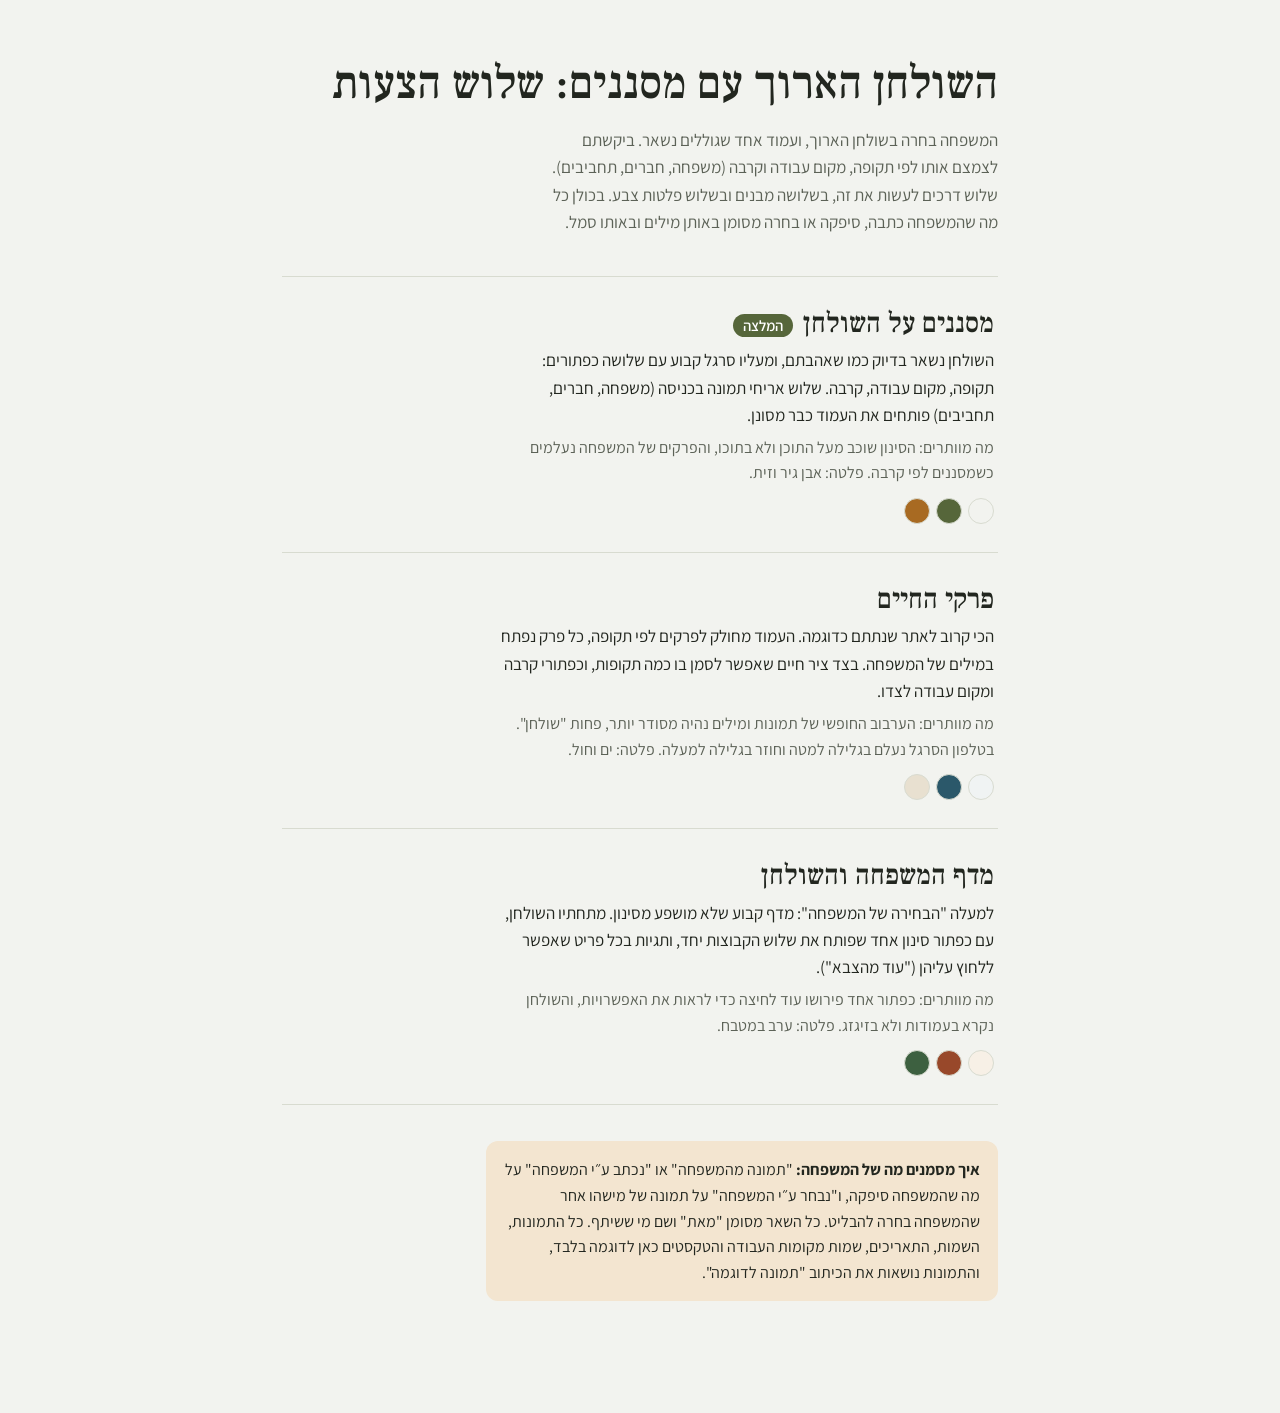
==== long-table-filters/index.html @ cc42fe00 "Add long-table filter mockups (three variants) Co-Authored-By: Claude Sonnet 5.5 <noreply@anthropic." ====
<!doctype html>
<html lang="he" dir="rtl">
<head>
<meta charset="utf-8">
<meta name="viewport" content="width=device-width, initial-scale=1">
<meta name="color-scheme" content="light dark">
<meta name="robots" content="noindex">
<title>השולחן הארוך עם מסננים · שלוש הצעות</title>
<link rel="preconnect" href="https://fonts.googleapis.com">
<link href="https://fonts.googleapis.com/css2?family=Assistant:wght@400;600;700&family=Frank+Ruhl+Libre:wght@400;500;700&display=swap" rel="stylesheet">
<link rel="stylesheet" href="../shared/tokens.css">
<style>
main { max-width: 860px; margin-inline: auto; padding: 56px var(--gutter) 96px; }
h1 { font: 500 clamp(32px, 6vw, 46px)/1.2 var(--font-serif); margin: 0 0 16px; text-wrap: balance; }
.lead { color: var(--muted); margin: 0 0 40px; max-width: 58ch; }
ol { list-style: none; margin: 0; padding: 0; }
li { border-block-start: 1px solid var(--line); }
li:last-child { border-block-end: 1px solid var(--line); }
a.row { display: grid; gap: 6px; padding: 28px 4px; text-decoration: none; color: inherit; transition: background .4s var(--ease), padding-inline .4s var(--ease); }
a.row:hover, a.row:focus-visible { background: var(--olive-soft); padding-inline: 16px; }
.t { font: 500 28px/1.3 var(--font-serif); margin: 0; }
.t small { font: 600 15px var(--font-ui); background: var(--olive); color: #fff; padding: 2px 10px; border-radius: 99px; margin-inline-start: 10px; vertical-align: middle; }
.d, .g { margin: 0; max-width: 62ch; }
.g { color: var(--muted); font-size: 16px; }
.sw { display: flex; gap: 6px; margin-block-start: 6px; }
.sw i { inline-size: 26px; block-size: 26px; border-radius: 50%; border: 1px solid var(--line); }
.note { margin-block-start: 36px; padding: 16px 18px; background: var(--amber-soft); border-radius: 12px; font-size: 16px; max-width: 64ch; }
.note b { font-weight: 700; }
@media (prefers-color-scheme: dark) { .t small { color: #161915; } }
</style>
</head>
<body>
<main>
  <h1>השולחן הארוך עם מסננים: שלוש הצעות</h1>
  <p class="lead">המשפחה בחרה בשולחן הארוך, ועמוד אחד שגוללים נשאר. ביקשתם לצמצם אותו לפי תקופה, מקום עבודה וקרבה (משפחה, חברים, תחביבים). שלוש דרכים לעשות את זה, בשלושה מבנים ובשלוש פלטות צבע. בכולן כל מה שהמשפחה כתבה, סיפקה או בחרה מסומן באותן מילים ובאותו סמל.</p>
  <ol>
    <li><a class="row" href="a-filters-on-the-table.html"><p class="t">מסננים על השולחן<small>המלצה</small></p><p class="d">השולחן נשאר בדיוק כמו שאהבתם, ומעליו סרגל קבוע עם שלושה כפתורים: תקופה, מקום עבודה, קרבה. שלוש אריחי תמונה בכניסה (משפחה, חברים, תחביבים) פותחים את העמוד כבר מסונן.</p><p class="g">מה מוותרים: הסינון שוכב מעל התוכן ולא בתוכו, והפרקים של המשפחה נעלמים כשמסננים לפי קרבה. פלטה: אבן גיר וזית.</p><span class="sw" aria-hidden="true"><i style="background:#F2F3EF"></i><i style="background:#56663A"></i><i style="background:#A86A22"></i></span></a></li>
    <li><a class="row" href="b-chapters.html"><p class="t">פרקי החיים</p><p class="d">הכי קרוב לאתר שנתתם כדוגמה. העמוד מחולק לפרקים לפי תקופה, כל פרק נפתח במילים של המשפחה. בצד ציר חיים שאפשר לסמן בו כמה תקופות, וכפתורי קרבה ומקום עבודה לצדו.</p><p class="g">מה מוותרים: הערבוב החופשי של תמונות ומילים נהיה מסודר יותר, פחות "שולחן". בטלפון הסרגל נעלם בגלילה למטה וחוזר בגלילה למעלה. פלטה: ים וחול.</p><span class="sw" aria-hidden="true"><i style="background:#F0F3F3"></i><i style="background:#2B586A"></i><i style="background:#E8E0D0"></i></span></a></li>
    <li><a class="row" href="c-shelf-and-feed.html"><p class="t">מדף המשפחה והשולחן</p><p class="d">למעלה "הבחירה של המשפחה": מדף קבוע שלא מושפע מסינון. מתחתיו השולחן, עם כפתור סינון אחד שפותח את שלוש הקבוצות יחד, ותגיות בכל פריט שאפשר ללחוץ עליהן ("עוד מהצבא").</p><p class="g">מה מוותרים: כפתור אחד פירושו עוד לחיצה כדי לראות את האפשרויות, והשולחן נקרא בעמודות ולא בזיגזג. פלטה: ערב במטבח.</p><span class="sw" aria-hidden="true"><i style="background:#F7F0E6"></i><i style="background:#98482A"></i><i style="background:#3D6040"></i></span></a></li>
  </ol>
  <p class="note"><b>איך מסמנים מה של המשפחה:</b> "תמונה מהמשפחה" או "נכתב ע״י המשפחה" על מה שהמשפחה סיפקה, ו"נבחר ע״י המשפחה" על תמונה של מישהו אחר שהמשפחה בחרה להבליט. כל השאר מסומן "מאת" ושם מי ששיתף. כל התמונות, השמות, התאריכים, שמות מקומות העבודה והטקסטים כאן לדוגמה בלבד, והתמונות נושאות את הכיתוב "תמונה לדוגמה".</p>
</main>
</body>
</html>
---- shared/tokens.css ----
/* Palette and type from DESIGN.md ("limestone, olive leaf, evening light"). Shared by every mockup. */
:root {
  --bg: #F2F3EF; --surface: #FBFBF8; --ink: #22261F; --muted: #5C6257; --line: #D8DBD0;
  --olive: #56663A; --olive-soft: #E3E8D6; --amber: #A86A22; --amber-soft: #F3E5D0; --chat-bg: #ECEEE6;
  --font-serif: 'Frank Ruhl Libre', 'David Libre', Georgia, serif;
  --font-ui: 'Assistant', 'Heebo', system-ui, sans-serif;
  --ease: cubic-bezier(.22, 1, .36, 1);
  --shadow-print: 0 1px 2px rgba(34, 38, 31, .08), 0 8px 24px -8px rgba(34, 38, 31, .18);
  --gutter: 16px;
}
@media (min-width: 900px) { :root { --gutter: 72px; } }
@media (prefers-color-scheme: dark) {
  :root:not([data-theme="light"]) {
    --bg: #161915; --surface: #1F231D; --ink: #ECEDE6; --muted: #A4A99A; --line: #353B31;
    --olive: #A9BC84; --olive-soft: #2B3324; --amber: #E2A95E; --amber-soft: #3A2E1E; --chat-bg: #1A1E18;
    --shadow-print: 0 1px 2px rgba(0, 0, 0, .4), 0 8px 24px -8px rgba(0, 0, 0, .6);
  }
}
html { -webkit-text-size-adjust: 100%; }
body { margin: 0; background: var(--bg); color: var(--ink); font: 400 17px/1.6 var(--font-ui); -webkit-font-smoothing: antialiased; }
* { box-sizing: border-box; }
img { display: block; max-width: 100%; }
::selection { background: var(--olive-soft); color: var(--ink); }
:focus-visible { outline: 3px solid var(--olive); outline-offset: 3px; border-radius: 4px; }
button { font: inherit; color: inherit; cursor: pointer; }
@media (prefers-reduced-motion: reduce) { *, *::before, *::after { animation-duration: .001ms !important; transition-duration: .001ms !important; scroll-behavior: auto !important; } }
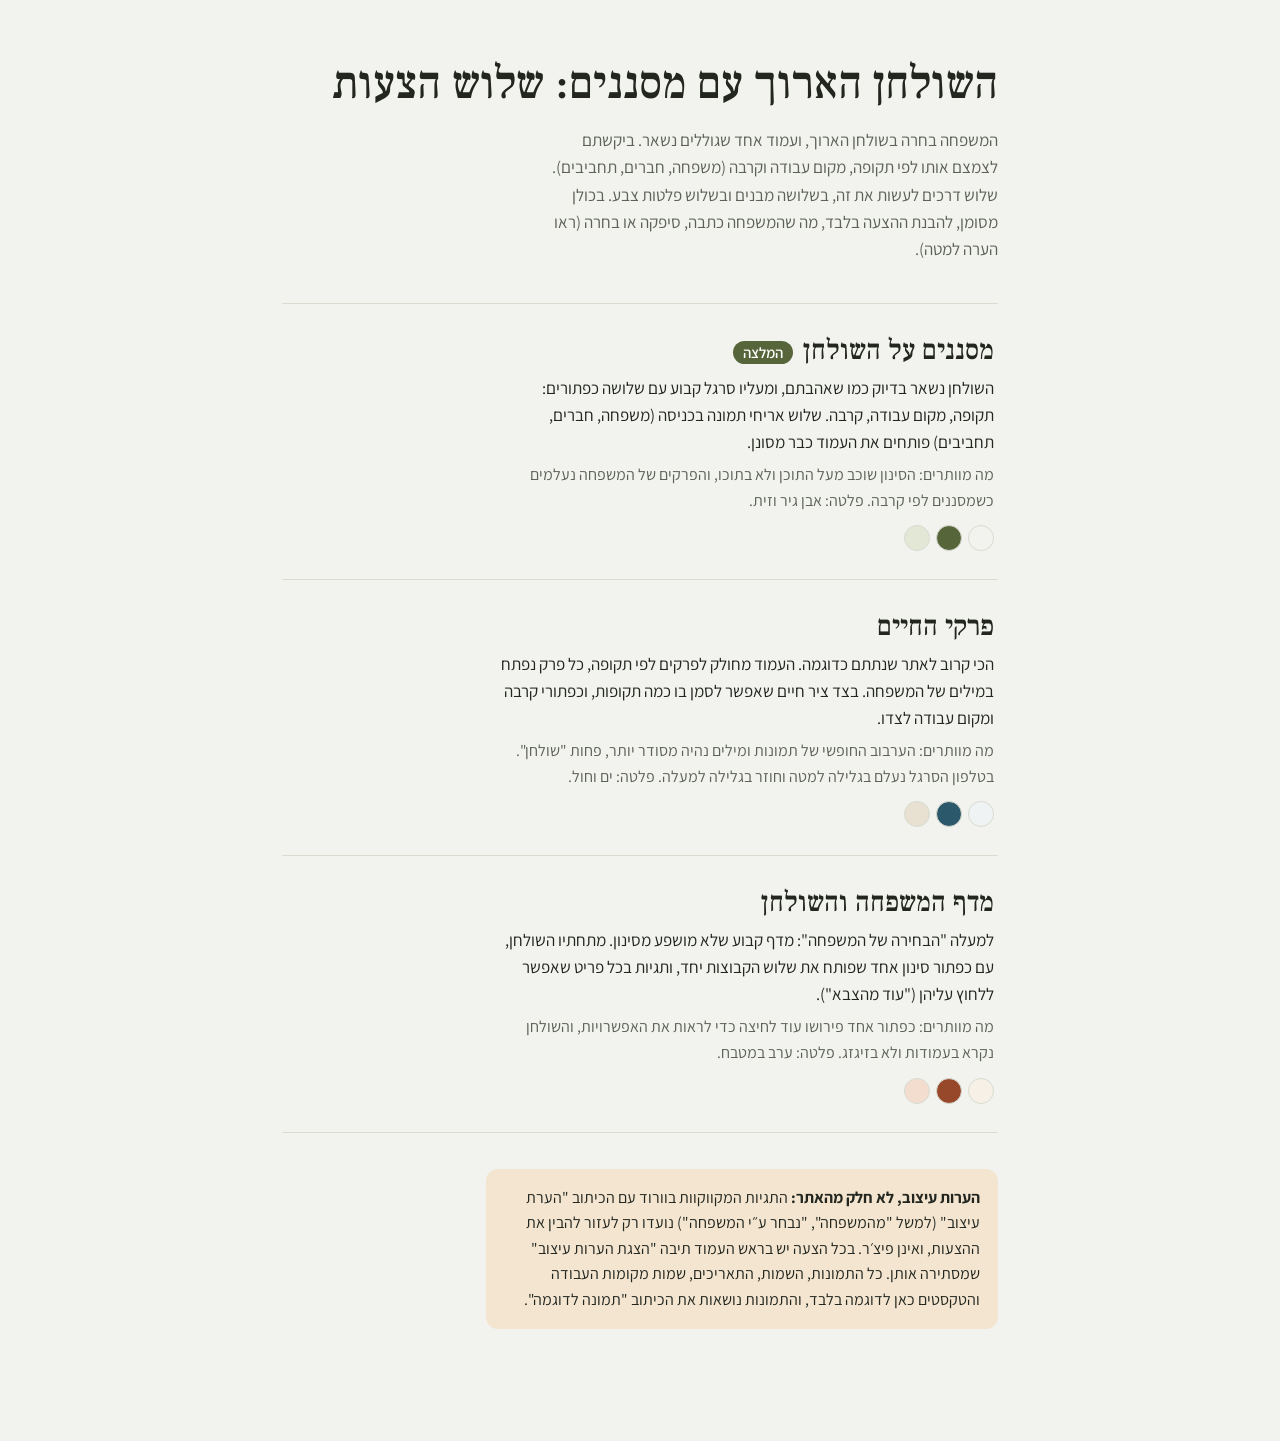
==== commit 2335ef7b: "Long-table filters: provenance labels are design annotations (toggleable) Co-Authored-By: Claude Son" ====
--- a/long-table-filters/index.html
+++ b/long-table-filters/index.html
@@ -32,13 +32,13 @@
 <body>
 <main>
   <h1>השולחן הארוך עם מסננים: שלוש הצעות</h1>
-  <p class="lead">המשפחה בחרה בשולחן הארוך, ועמוד אחד שגוללים נשאר. ביקשתם לצמצם אותו לפי תקופה, מקום עבודה וקרבה (משפחה, חברים, תחביבים). שלוש דרכים לעשות את זה, בשלושה מבנים ובשלוש פלטות צבע. בכולן כל מה שהמשפחה כתבה, סיפקה או בחרה מסומן באותן מילים ובאותו סמל.</p>
+  <p class="lead">המשפחה בחרה בשולחן הארוך, ועמוד אחד שגוללים נשאר. ביקשתם לצמצם אותו לפי תקופה, מקום עבודה וקרבה (משפחה, חברים, תחביבים). שלוש דרכים לעשות את זה, בשלושה מבנים ובשלוש פלטות צבע. בכולן מסומן, להבנת ההצעה בלבד, מה שהמשפחה כתבה, סיפקה או בחרה (ראו הערה למטה).</p>
   <ol>
-    <li><a class="row" href="a-filters-on-the-table.html"><p class="t">מסננים על השולחן<small>המלצה</small></p><p class="d">השולחן נשאר בדיוק כמו שאהבתם, ומעליו סרגל קבוע עם שלושה כפתורים: תקופה, מקום עבודה, קרבה. שלוש אריחי תמונה בכניסה (משפחה, חברים, תחביבים) פותחים את העמוד כבר מסונן.</p><p class="g">מה מוותרים: הסינון שוכב מעל התוכן ולא בתוכו, והפרקים של המשפחה נעלמים כשמסננים לפי קרבה. פלטה: אבן גיר וזית.</p><span class="sw" aria-hidden="true"><i style="background:#F2F3EF"></i><i style="background:#56663A"></i><i style="background:#A86A22"></i></span></a></li>
+    <li><a class="row" href="a-filters-on-the-table.html"><p class="t">מסננים על השולחן<small>המלצה</small></p><p class="d">השולחן נשאר בדיוק כמו שאהבתם, ומעליו סרגל קבוע עם שלושה כפתורים: תקופה, מקום עבודה, קרבה. שלוש אריחי תמונה בכניסה (משפחה, חברים, תחביבים) פותחים את העמוד כבר מסונן.</p><p class="g">מה מוותרים: הסינון שוכב מעל התוכן ולא בתוכו, והפרקים של המשפחה נעלמים כשמסננים לפי קרבה. פלטה: אבן גיר וזית.</p><span class="sw" aria-hidden="true"><i style="background:#F2F3EF"></i><i style="background:#56663A"></i><i style="background:#E3E8D6"></i></span></a></li>
     <li><a class="row" href="b-chapters.html"><p class="t">פרקי החיים</p><p class="d">הכי קרוב לאתר שנתתם כדוגמה. העמוד מחולק לפרקים לפי תקופה, כל פרק נפתח במילים של המשפחה. בצד ציר חיים שאפשר לסמן בו כמה תקופות, וכפתורי קרבה ומקום עבודה לצדו.</p><p class="g">מה מוותרים: הערבוב החופשי של תמונות ומילים נהיה מסודר יותר, פחות "שולחן". בטלפון הסרגל נעלם בגלילה למטה וחוזר בגלילה למעלה. פלטה: ים וחול.</p><span class="sw" aria-hidden="true"><i style="background:#F0F3F3"></i><i style="background:#2B586A"></i><i style="background:#E8E0D0"></i></span></a></li>
-    <li><a class="row" href="c-shelf-and-feed.html"><p class="t">מדף המשפחה והשולחן</p><p class="d">למעלה "הבחירה של המשפחה": מדף קבוע שלא מושפע מסינון. מתחתיו השולחן, עם כפתור סינון אחד שפותח את שלוש הקבוצות יחד, ותגיות בכל פריט שאפשר ללחוץ עליהן ("עוד מהצבא").</p><p class="g">מה מוותרים: כפתור אחד פירושו עוד לחיצה כדי לראות את האפשרויות, והשולחן נקרא בעמודות ולא בזיגזג. פלטה: ערב במטבח.</p><span class="sw" aria-hidden="true"><i style="background:#F7F0E6"></i><i style="background:#98482A"></i><i style="background:#3D6040"></i></span></a></li>
+    <li><a class="row" href="c-shelf-and-feed.html"><p class="t">מדף המשפחה והשולחן</p><p class="d">למעלה "הבחירה של המשפחה": מדף קבוע שלא מושפע מסינון. מתחתיו השולחן, עם כפתור סינון אחד שפותח את שלוש הקבוצות יחד, ותגיות בכל פריט שאפשר ללחוץ עליהן ("עוד מהצבא").</p><p class="g">מה מוותרים: כפתור אחד פירושו עוד לחיצה כדי לראות את האפשרויות, והשולחן נקרא בעמודות ולא בזיגזג. פלטה: ערב במטבח.</p><span class="sw" aria-hidden="true"><i style="background:#F7F0E6"></i><i style="background:#98482A"></i><i style="background:#F3DDCF"></i></span></a></li>
   </ol>
-  <p class="note"><b>איך מסמנים מה של המשפחה:</b> "תמונה מהמשפחה" או "נכתב ע״י המשפחה" על מה שהמשפחה סיפקה, ו"נבחר ע״י המשפחה" על תמונה של מישהו אחר שהמשפחה בחרה להבליט. כל השאר מסומן "מאת" ושם מי ששיתף. כל התמונות, השמות, התאריכים, שמות מקומות העבודה והטקסטים כאן לדוגמה בלבד, והתמונות נושאות את הכיתוב "תמונה לדוגמה".</p>
+  <p class="note"><b>הערות עיצוב, לא חלק מהאתר:</b> התגיות המקווקוות בוורוד עם הכיתוב "הערת עיצוב" (למשל "מהמשפחה", "נבחר ע״י המשפחה") נועדו רק לעזור להבין את ההצעות, ואינן פיצ׳ר. בכל הצעה יש בראש העמוד תיבה "הצגת הערות עיצוב" שמסתירה אותן. כל התמונות, השמות, התאריכים, שמות מקומות העבודה והטקסטים כאן לדוגמה בלבד, והתמונות נושאות את הכיתוב "תמונה לדוגמה".</p>
 </main>
 </body>
 </html>
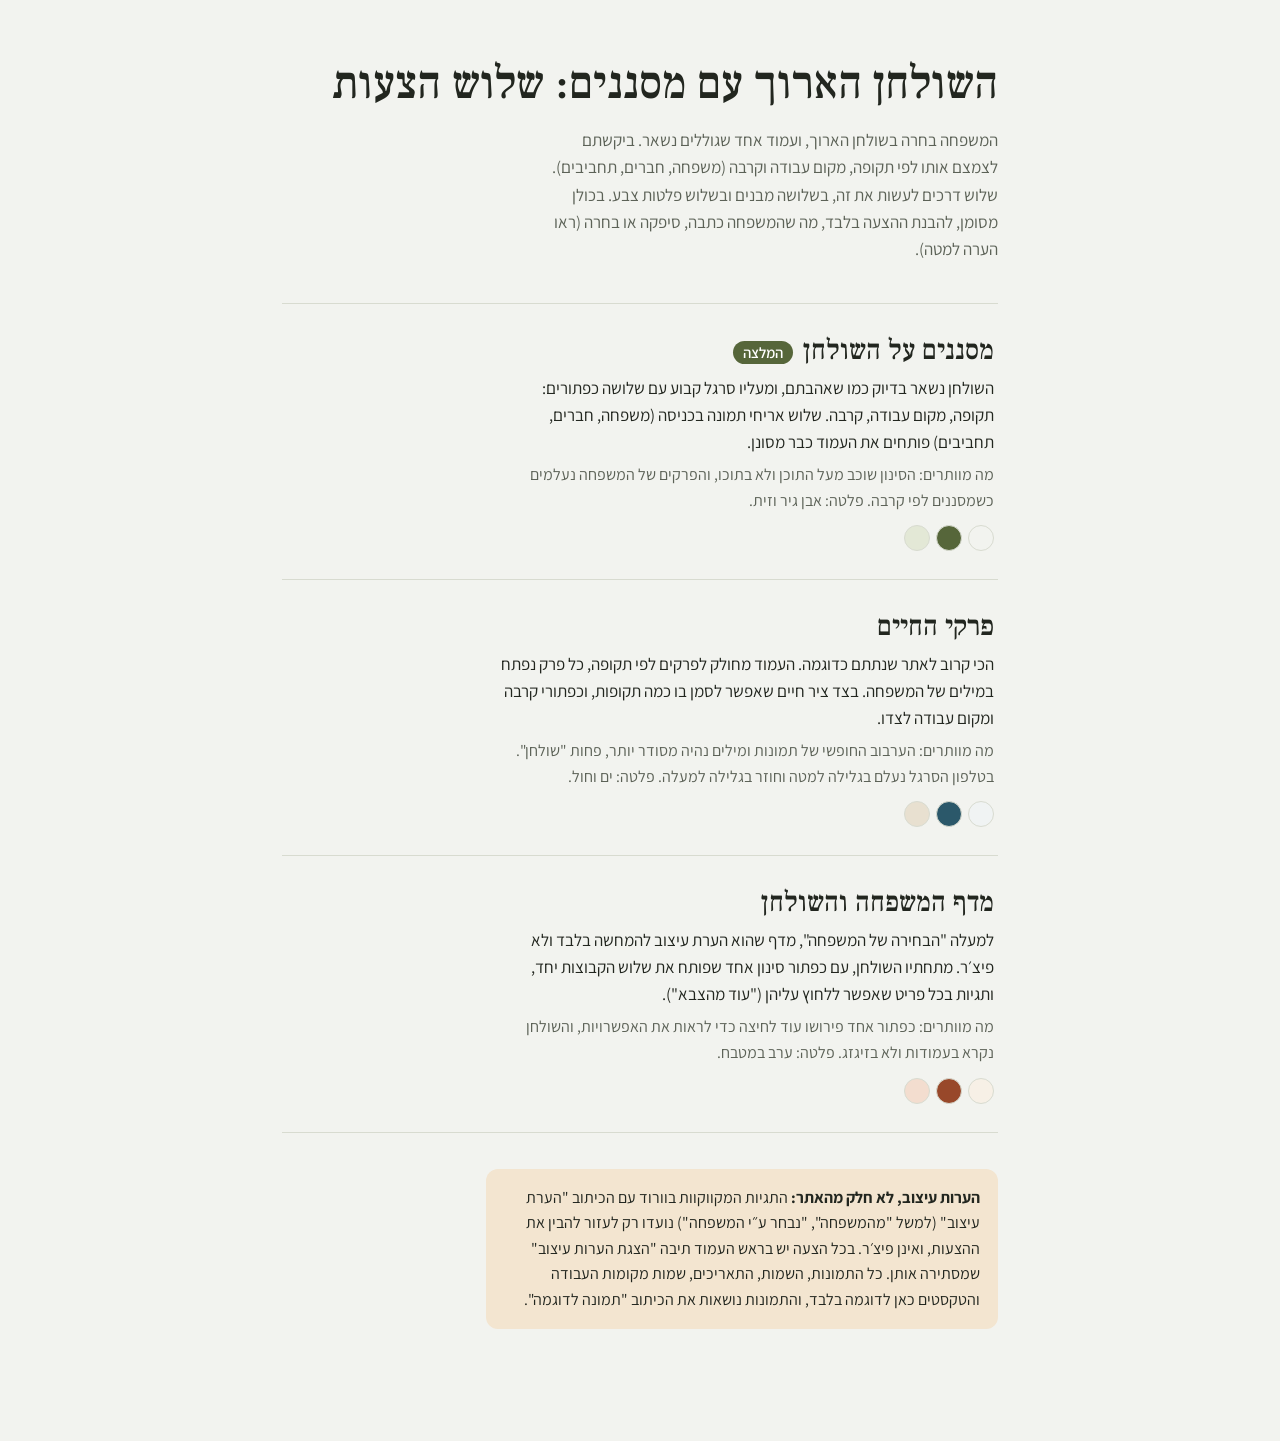
==== commit 7b5aa2ce: "Add long table round 2 (three variants); mark family shelf as a design note Co-Authored-By: Claude O" ====
--- a/long-table-filters/index.html
+++ b/long-table-filters/index.html
@@ -36,7 +36,7 @@
   <ol>
     <li><a class="row" href="a-filters-on-the-table.html"><p class="t">מסננים על השולחן<small>המלצה</small></p><p class="d">השולחן נשאר בדיוק כמו שאהבתם, ומעליו סרגל קבוע עם שלושה כפתורים: תקופה, מקום עבודה, קרבה. שלוש אריחי תמונה בכניסה (משפחה, חברים, תחביבים) פותחים את העמוד כבר מסונן.</p><p class="g">מה מוותרים: הסינון שוכב מעל התוכן ולא בתוכו, והפרקים של המשפחה נעלמים כשמסננים לפי קרבה. פלטה: אבן גיר וזית.</p><span class="sw" aria-hidden="true"><i style="background:#F2F3EF"></i><i style="background:#56663A"></i><i style="background:#E3E8D6"></i></span></a></li>
     <li><a class="row" href="b-chapters.html"><p class="t">פרקי החיים</p><p class="d">הכי קרוב לאתר שנתתם כדוגמה. העמוד מחולק לפרקים לפי תקופה, כל פרק נפתח במילים של המשפחה. בצד ציר חיים שאפשר לסמן בו כמה תקופות, וכפתורי קרבה ומקום עבודה לצדו.</p><p class="g">מה מוותרים: הערבוב החופשי של תמונות ומילים נהיה מסודר יותר, פחות "שולחן". בטלפון הסרגל נעלם בגלילה למטה וחוזר בגלילה למעלה. פלטה: ים וחול.</p><span class="sw" aria-hidden="true"><i style="background:#F0F3F3"></i><i style="background:#2B586A"></i><i style="background:#E8E0D0"></i></span></a></li>
-    <li><a class="row" href="c-shelf-and-feed.html"><p class="t">מדף המשפחה והשולחן</p><p class="d">למעלה "הבחירה של המשפחה": מדף קבוע שלא מושפע מסינון. מתחתיו השולחן, עם כפתור סינון אחד שפותח את שלוש הקבוצות יחד, ותגיות בכל פריט שאפשר ללחוץ עליהן ("עוד מהצבא").</p><p class="g">מה מוותרים: כפתור אחד פירושו עוד לחיצה כדי לראות את האפשרויות, והשולחן נקרא בעמודות ולא בזיגזג. פלטה: ערב במטבח.</p><span class="sw" aria-hidden="true"><i style="background:#F7F0E6"></i><i style="background:#98482A"></i><i style="background:#F3DDCF"></i></span></a></li>
+    <li><a class="row" href="c-shelf-and-feed.html"><p class="t">מדף המשפחה והשולחן</p><p class="d">למעלה "הבחירה של המשפחה", מדף שהוא הערת עיצוב להמחשה בלבד ולא פיצ׳ר. מתחתיו השולחן, עם כפתור סינון אחד שפותח את שלוש הקבוצות יחד, ותגיות בכל פריט שאפשר ללחוץ עליהן ("עוד מהצבא").</p><p class="g">מה מוותרים: כפתור אחד פירושו עוד לחיצה כדי לראות את האפשרויות, והשולחן נקרא בעמודות ולא בזיגזג. פלטה: ערב במטבח.</p><span class="sw" aria-hidden="true"><i style="background:#F7F0E6"></i><i style="background:#98482A"></i><i style="background:#F3DDCF"></i></span></a></li>
   </ol>
   <p class="note"><b>הערות עיצוב, לא חלק מהאתר:</b> התגיות המקווקוות בוורוד עם הכיתוב "הערת עיצוב" (למשל "מהמשפחה", "נבחר ע״י המשפחה") נועדו רק לעזור להבין את ההצעות, ואינן פיצ׳ר. בכל הצעה יש בראש העמוד תיבה "הצגת הערות עיצוב" שמסתירה אותן. כל התמונות, השמות, התאריכים, שמות מקומות העבודה והטקסטים כאן לדוגמה בלבד, והתמונות נושאות את הכיתוב "תמונה לדוגמה".</p>
 </main>
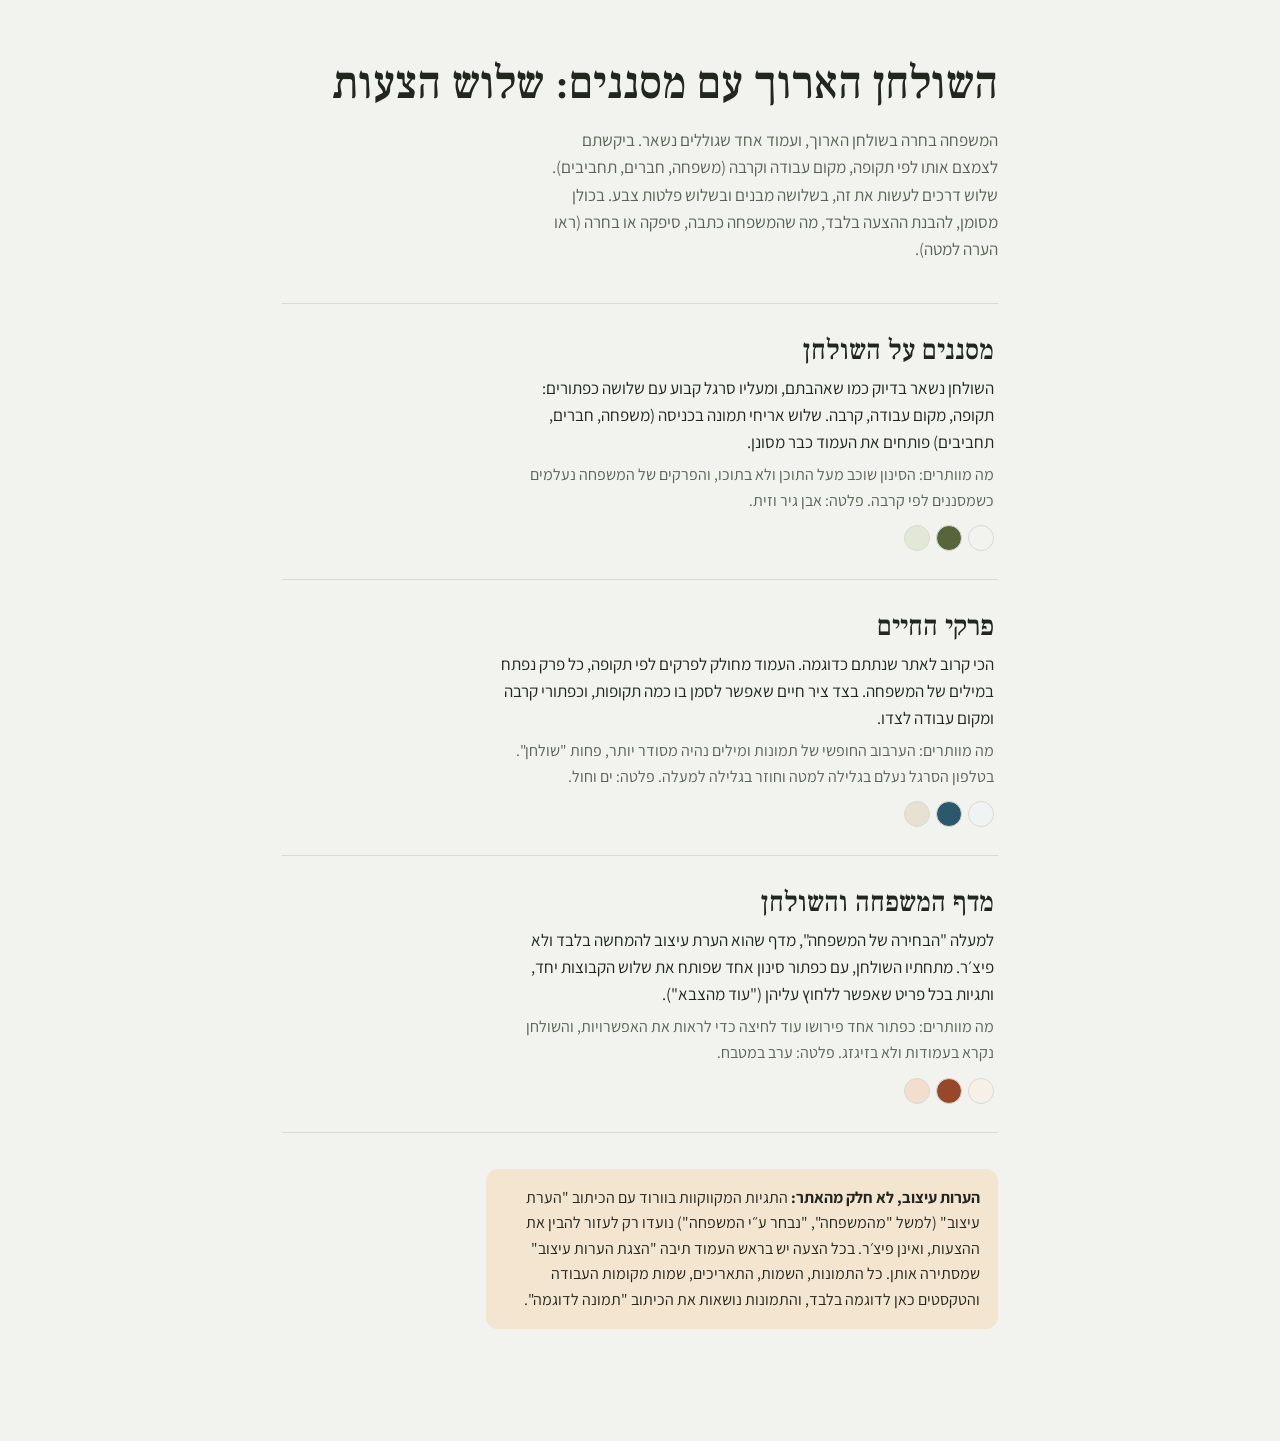
==== commit 19a39ed0: "Remove the recommendation tag from the variant index pages Co-Authored-By: Claude Opus 5.5 <noreply@" ====
--- a/long-table-filters/index.html
+++ b/long-table-filters/index.html
@@ -34,7 +34,7 @@
   <h1>השולחן הארוך עם מסננים: שלוש הצעות</h1>
   <p class="lead">המשפחה בחרה בשולחן הארוך, ועמוד אחד שגוללים נשאר. ביקשתם לצמצם אותו לפי תקופה, מקום עבודה וקרבה (משפחה, חברים, תחביבים). שלוש דרכים לעשות את זה, בשלושה מבנים ובשלוש פלטות צבע. בכולן מסומן, להבנת ההצעה בלבד, מה שהמשפחה כתבה, סיפקה או בחרה (ראו הערה למטה).</p>
   <ol>
-    <li><a class="row" href="a-filters-on-the-table.html"><p class="t">מסננים על השולחן<small>המלצה</small></p><p class="d">השולחן נשאר בדיוק כמו שאהבתם, ומעליו סרגל קבוע עם שלושה כפתורים: תקופה, מקום עבודה, קרבה. שלוש אריחי תמונה בכניסה (משפחה, חברים, תחביבים) פותחים את העמוד כבר מסונן.</p><p class="g">מה מוותרים: הסינון שוכב מעל התוכן ולא בתוכו, והפרקים של המשפחה נעלמים כשמסננים לפי קרבה. פלטה: אבן גיר וזית.</p><span class="sw" aria-hidden="true"><i style="background:#F2F3EF"></i><i style="background:#56663A"></i><i style="background:#E3E8D6"></i></span></a></li>
+    <li><a class="row" href="a-filters-on-the-table.html"><p class="t">מסננים על השולחן</p><p class="d">השולחן נשאר בדיוק כמו שאהבתם, ומעליו סרגל קבוע עם שלושה כפתורים: תקופה, מקום עבודה, קרבה. שלוש אריחי תמונה בכניסה (משפחה, חברים, תחביבים) פותחים את העמוד כבר מסונן.</p><p class="g">מה מוותרים: הסינון שוכב מעל התוכן ולא בתוכו, והפרקים של המשפחה נעלמים כשמסננים לפי קרבה. פלטה: אבן גיר וזית.</p><span class="sw" aria-hidden="true"><i style="background:#F2F3EF"></i><i style="background:#56663A"></i><i style="background:#E3E8D6"></i></span></a></li>
     <li><a class="row" href="b-chapters.html"><p class="t">פרקי החיים</p><p class="d">הכי קרוב לאתר שנתתם כדוגמה. העמוד מחולק לפרקים לפי תקופה, כל פרק נפתח במילים של המשפחה. בצד ציר חיים שאפשר לסמן בו כמה תקופות, וכפתורי קרבה ומקום עבודה לצדו.</p><p class="g">מה מוותרים: הערבוב החופשי של תמונות ומילים נהיה מסודר יותר, פחות "שולחן". בטלפון הסרגל נעלם בגלילה למטה וחוזר בגלילה למעלה. פלטה: ים וחול.</p><span class="sw" aria-hidden="true"><i style="background:#F0F3F3"></i><i style="background:#2B586A"></i><i style="background:#E8E0D0"></i></span></a></li>
     <li><a class="row" href="c-shelf-and-feed.html"><p class="t">מדף המשפחה והשולחן</p><p class="d">למעלה "הבחירה של המשפחה", מדף שהוא הערת עיצוב להמחשה בלבד ולא פיצ׳ר. מתחתיו השולחן, עם כפתור סינון אחד שפותח את שלוש הקבוצות יחד, ותגיות בכל פריט שאפשר ללחוץ עליהן ("עוד מהצבא").</p><p class="g">מה מוותרים: כפתור אחד פירושו עוד לחיצה כדי לראות את האפשרויות, והשולחן נקרא בעמודות ולא בזיגזג. פלטה: ערב במטבח.</p><span class="sw" aria-hidden="true"><i style="background:#F7F0E6"></i><i style="background:#98482A"></i><i style="background:#F3DDCF"></i></span></a></li>
   </ol>
